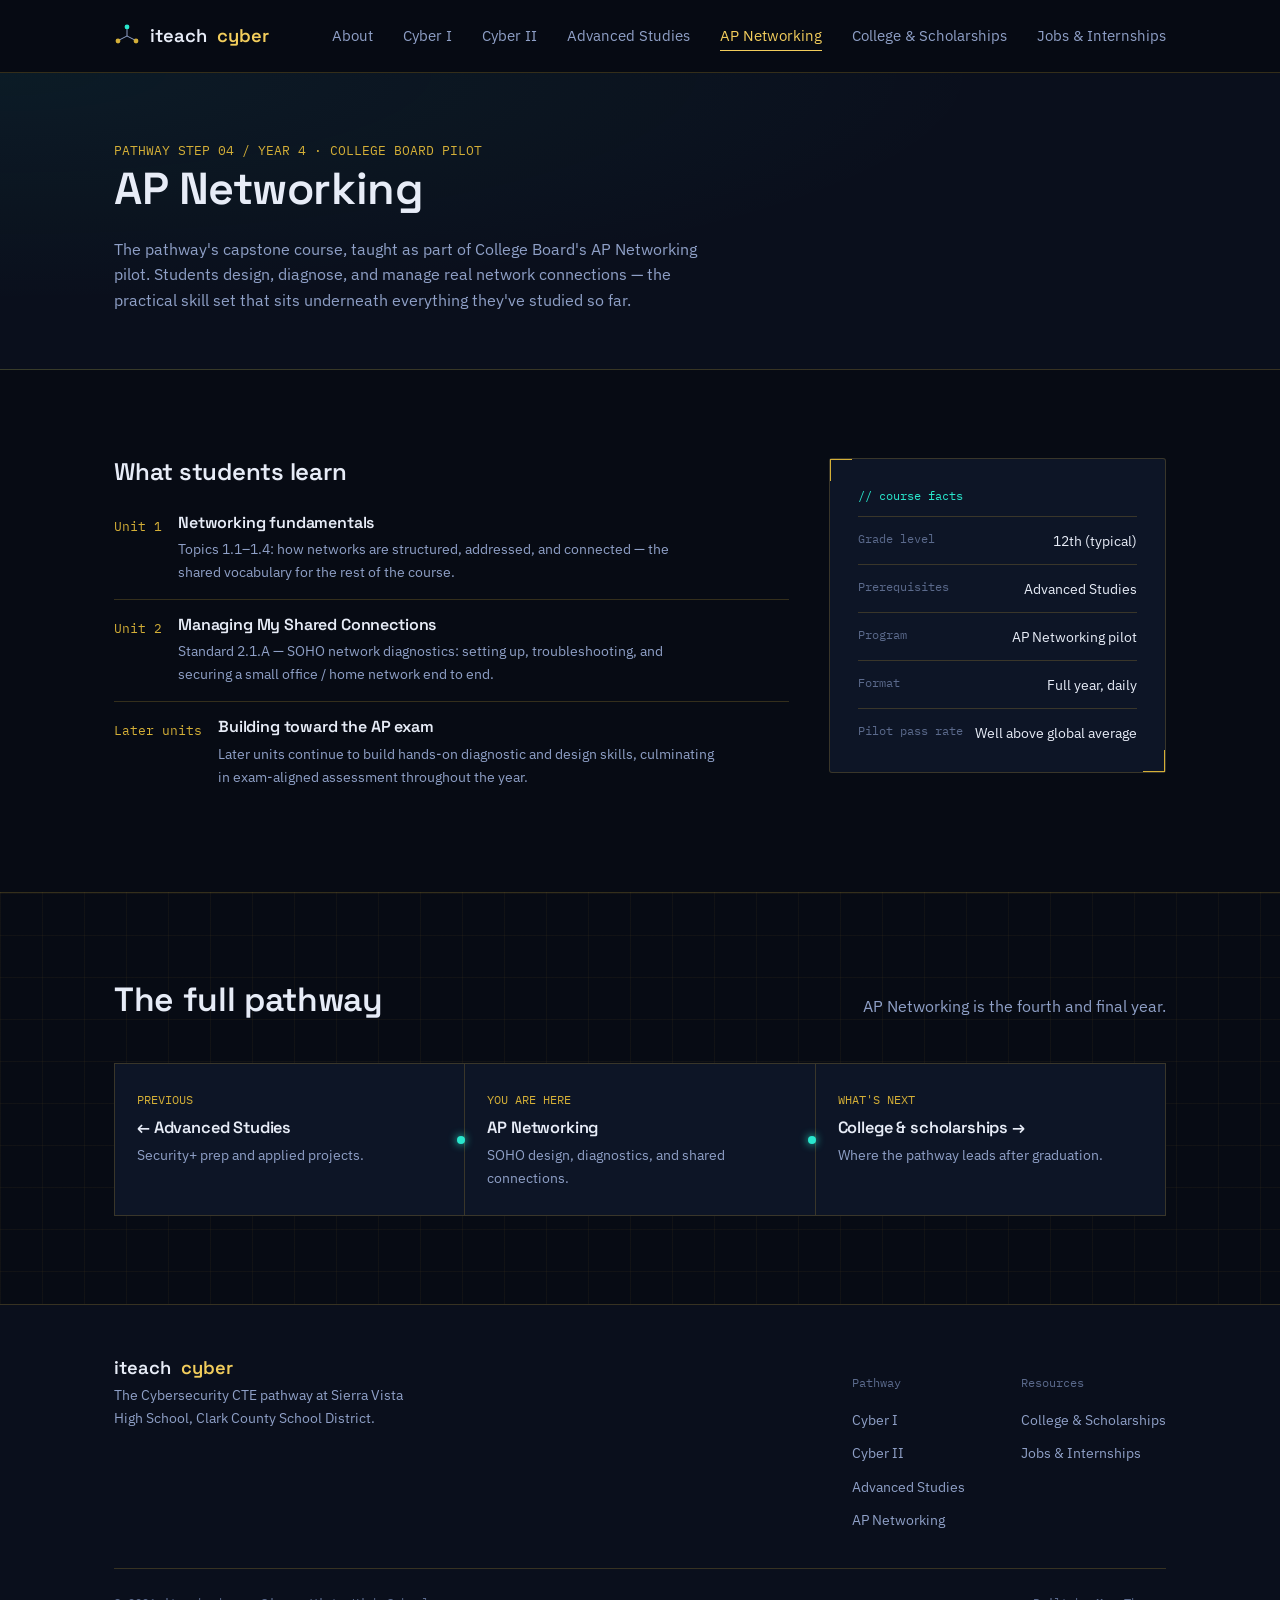
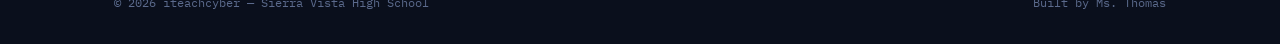
==== ap-networking.html @ eb6a7a23 "Add files via upload" ====
<!DOCTYPE html>
<html lang="en">
<head>
<meta charset="UTF-8">
<meta name="viewport" content="width=device-width, initial-scale=1.0">
<title>AP Networking — iteachcyber</title>
<meta name="description" content="AP Networking: College Board's AP Networking pilot course at Sierra Vista High School.">
<link rel="preconnect" href="https://fonts.googleapis.com">
<link rel="preconnect" href="https://fonts.gstatic.com" crossorigin>
<link href="https://fonts.googleapis.com/css2?family=Space+Grotesk:wght@500;600;700&family=IBM+Plex+Sans:wght@400;500;600&family=IBM+Plex+Mono:wght@400;500&display=swap" rel="stylesheet">
<link rel="stylesheet" href="css/style.css">
</head>
<body>

<nav class="site-nav">
  <div class="wrap">
    <a href="index.html" class="brand">
      <svg class="brand-mark" viewBox="0 0 26 26" fill="none" xmlns="http://www.w3.org/2000/svg">
        <circle cx="13" cy="4" r="2.4" fill="#29E7CD"/>
        <circle cx="4" cy="18" r="2.4" fill="#D4AF37"/>
        <circle cx="22" cy="18" r="2.4" fill="#D4AF37"/>
        <path d="M13 6.4V13M13 13L5.6 16.8M13 13L20.4 16.8" stroke="#8FA0C7" stroke-width="1"/>
      </svg>
      iteach<span>cyber</span>
    </a>
    <button class="nav-toggle" aria-label="Toggle navigation" aria-expanded="false">
      <svg width="18" height="12" viewBox="0 0 18 12" fill="none"><path d="M0 1H18M0 6H18M0 11H18" stroke="currentColor"/></svg>
    </button>
    <ul class="nav-links">
      <li><a href="index.html">About</a></li>
      <li><a href="cyber1.html">Cyber I</a></li>
      <li><a href="cyber2.html">Cyber II</a></li>
      <li><a href="cyber-as.html">Advanced Studies</a></li>
      <li><a href="ap-networking.html" aria-current="page">AP Networking</a></li>
      <li><a href="college-scholarships.html">College &amp; Scholarships</a></li>
      <li><a href="jobs-internships.html">Jobs &amp; Internships</a></li>
    </ul>
  </div>
</nav>

<header class="page-header">
  <div class="wrap">
    <span class="page-kicker">PATHWAY STEP 04 / YEAR 4 · COLLEGE BOARD PILOT</span>
    <h1>AP Networking</h1>
    <p class="lede">The pathway's capstone course, taught as part of College Board's AP Networking pilot. Students design, diagnose, and manage real network connections — the practical skill set that sits underneath everything they've studied so far.</p>
  </div>
</header>

<section>
  <div class="wrap">
    <div class="course-layout">
      <div>
        <h2>What students learn</h2>
        <ul class="unit-list">
          <li>
            <span class="u-index">Unit 1</span>
            <div>
              <h4>Networking fundamentals</h4>
              <p>Topics 1.1–1.4: how networks are structured, addressed, and connected — the shared vocabulary for the rest of the course.</p>
            </div>
          </li>
          <li>
            <span class="u-index">Unit 2</span>
            <div>
              <h4>Managing My Shared Connections</h4>
              <p>Standard 2.1.A — SOHO network diagnostics: setting up, troubleshooting, and securing a small office / home network end to end.</p>
            </div>
          </li>
          <li>
            <span class="u-index">Later units</span>
            <div>
              <h4>Building toward the AP exam</h4>
              <p>Later units continue to build hands-on diagnostic and design skills, culminating in exam-aligned assessment throughout the year.</p>
            </div>
          </li>
        </ul>
      </div>
      <div class="panel">
        <span class="tag">// course facts</span>
        <ul class="fact-list">
          <li><span class="k">Grade level</span><span class="v">12th (typical)</span></li>
          <li><span class="k">Prerequisites</span><span class="v">Advanced Studies</span></li>
          <li><span class="k">Program</span><span class="v">AP Networking pilot</span></li>
          <li><span class="k">Format</span><span class="v">Full year, daily</span></li>
          <li><span class="k">Pilot pass rate</span><span class="v">Well above global average</span></li>
        </ul>
      </div>
    </div>
  </div>
</section>

<section class="grid-wash">
  <div class="wrap">
    <div class="section-head">
      <h2>The full pathway</h2>
      <p>AP Networking is the fourth and final year.</p>
    </div>
    <div class="pathway">
      <div class="pathway-step">
        <span class="step-index">PREVIOUS</span>
        <h4><a href="cyber-as.html">← Advanced Studies</a></h4>
        <p>Security+ prep and applied projects.</p>
      </div>
      <div class="pathway-step">
        <span class="step-index">YOU ARE HERE</span>
        <h4>AP Networking</h4>
        <p>SOHO design, diagnostics, and shared connections.</p>
      </div>
      <div class="pathway-step">
        <span class="step-index">WHAT'S NEXT</span>
        <h4><a href="college-scholarships.html">College &amp; scholarships →</a></h4>
        <p>Where the pathway leads after graduation.</p>
      </div>
    </div>
  </div>
</section>

<footer class="site-footer">
  <div class="wrap">
    <div class="footer-top">
      <div class="footer-brand">
        <a href="index.html" class="brand">iteach<span>cyber</span></a>
        <p>The Cybersecurity CTE pathway at Sierra Vista High School, Clark County School District.</p>
      </div>
      <div class="footer-cols">
        <div class="footer-col">
          <h5>Pathway</h5>
          <a href="cyber1.html">Cyber I</a>
          <a href="cyber2.html">Cyber II</a>
          <a href="cyber-as.html">Advanced Studies</a>
          <a href="ap-networking.html">AP Networking</a>
        </div>
        <div class="footer-col">
          <h5>Resources</h5>
          <a href="college-scholarships.html">College &amp; Scholarships</a>
          <a href="jobs-internships.html">Jobs &amp; Internships</a>
        </div>
      </div>
    </div>
    <div class="footer-bottom">
      <span>© 2026 iteachcyber — Sierra Vista High School</span>
      <span>Built by Ms. Thomas</span>
    </div>
  </div>
</footer>

<script src="js/main.js"></script>
</body>
</html>
---- css/style.css ----
/* ==========================================================================
   iteachcyber — design tokens
   ========================================================================== */

:root {
  /* color */
  --bg:            #070b14;
  --bg-soft:       #0a0f1c;
  --panel:         #0d1526;
  --panel-raised:  #101b33;
  --navy-mid:      #13224d;
  --hairline:      rgba(212, 175, 55, 0.22);
  --hairline-strong: rgba(212, 175, 55, 0.45);
  --gold:          #d4af37;
  --gold-bright:   #f2cd5c;
  --cyan:          #29e7cd;
  --cyan-dim:      rgba(41, 231, 205, 0.35);
  --text:          #e7ecf7;
  --text-muted:    #8fa0c7;
  --text-faint:    #5b6a8c;
  --danger:        #ff6b6b;

  /* type */
  --font-display: "Space Grotesk", "Segoe UI", sans-serif;
  --font-body:    "IBM Plex Sans", "Segoe UI", sans-serif;
  --font-mono:    "IBM Plex Mono", "Consolas", monospace;

  /* layout */
  --max-w: 1180px;
  --edge: clamp(20px, 5vw, 64px);
  --radius: 3px;
}

/* ==========================================================================
   reset
   ========================================================================== */

*, *::before, *::after { box-sizing: border-box; }
html { scroll-behavior: smooth; }
@media (prefers-reduced-motion: reduce) {
  html { scroll-behavior: auto; }
  *, *::before, *::after { animation-duration: 0.001ms !important; animation-iteration-count: 1 !important; transition-duration: 0.001ms !important; }
}

body {
  margin: 0;
  background: var(--bg);
  color: var(--text);
  font-family: var(--font-body);
  font-size: 16px;
  line-height: 1.6;
  -webkit-font-smoothing: antialiased;
}

img { max-width: 100%; display: block; }
a { color: inherit; text-decoration: none; }

h1, h2, h3, h4 {
  font-family: var(--font-display);
  font-weight: 600;
  line-height: 1.15;
  margin: 0 0 0.5em;
  letter-spacing: -0.01em;
}

p { margin: 0 0 1em; max-width: 62ch; color: var(--text-muted); }
p:last-child { margin-bottom: 0; }

ul { padding: 0; margin: 0; list-style: none; }

::selection { background: var(--gold); color: #0a0f1c; }

:focus-visible {
  outline: 2px solid var(--cyan);
  outline-offset: 3px;
}

/* faint circuit-grid background wash, used behind most sections */
.grid-wash {
  background-image:
    linear-gradient(rgba(212, 175, 55, 0.05) 1px, transparent 1px),
    linear-gradient(90deg, rgba(212, 175, 55, 0.05) 1px, transparent 1px);
  background-size: 42px 42px;
}

/* ==========================================================================
   layout helpers
   ========================================================================== */

.wrap {
  max-width: var(--max-w);
  margin: 0 auto;
  padding-left: var(--edge);
  padding-right: var(--edge);
}

.eyebrow {
  display: inline-flex;
  align-items: center;
  gap: 0.6em;
  font-family: var(--font-mono);
  font-size: 0.78rem;
  color: var(--cyan);
  margin-bottom: 0.9em;
}
.eyebrow::before {
  content: "";
  width: 18px;
  height: 1px;
  background: var(--cyan);
}

section { position: relative; padding: 88px 0; }
section + section { border-top: 1px solid var(--hairline); }

/* ==========================================================================
   nav
   ========================================================================== */

.site-nav {
  position: sticky;
  top: 0;
  z-index: 50;
  background: rgba(7, 11, 20, 0.88);
  backdrop-filter: blur(10px);
  border-bottom: 1px solid var(--hairline);
}

.site-nav .wrap {
  display: flex;
  align-items: center;
  justify-content: space-between;
  height: 72px;
}

.brand {
  display: flex;
  align-items: center;
  gap: 10px;
  font-family: var(--font-display);
  font-size: 1.15rem;
  font-weight: 600;
  color: var(--text);
}

.brand-mark {
  width: 26px;
  height: 26px;
  flex: none;
}

.brand span { color: var(--gold-bright); }

.nav-links {
  display: flex;
  align-items: center;
  gap: 30px;
}

.nav-links a {
  font-size: 0.92rem;
  color: var(--text-muted);
  position: relative;
  padding: 6px 0;
  transition: color 0.15s ease;
  white-space: nowrap;
}

.nav-links a:hover { color: var(--text); }

.nav-links a::after {
  content: "";
  position: absolute;
  left: 0;
  bottom: 0;
  width: 0;
  height: 1px;
  background: var(--gold);
  transition: width 0.2s ease;
}

.nav-links a:hover::after { width: 100%; }

.nav-links a[aria-current="page"] {
  color: var(--gold-bright);
}
.nav-links a[aria-current="page"]::after {
  width: 100%;
  background: var(--gold-bright);
}

.nav-toggle {
  display: none;
  background: none;
  border: 1px solid var(--hairline-strong);
  border-radius: var(--radius);
  color: var(--text);
  width: 40px;
  height: 36px;
  align-items: center;
  justify-content: center;
  cursor: pointer;
}

@media (max-width: 860px) {
  .nav-toggle { display: flex; }
  .nav-links {
    position: absolute;
    top: 72px;
    left: 0;
    right: 0;
    flex-direction: column;
    align-items: flex-start;
    gap: 0;
    background: var(--bg-soft);
    border-bottom: 1px solid var(--hairline);
    max-height: 0;
    overflow: hidden;
    transition: max-height 0.25s ease;
  }
  .nav-links.open { max-height: 420px; }
  .nav-links a {
    width: 100%;
    padding: 14px var(--edge);
    border-top: 1px solid var(--hairline);
  }
  .nav-links a::after { display: none; }
}

/* ==========================================================================
   buttons
   ========================================================================== */

.btn {
  display: inline-flex;
  align-items: center;
  gap: 10px;
  font-family: var(--font-mono);
  font-size: 0.88rem;
  padding: 13px 24px;
  border-radius: var(--radius);
  border: 1px solid transparent;
  cursor: pointer;
  transition: transform 0.15s ease, border-color 0.15s ease, background 0.15s ease;
}

.btn-primary {
  background: var(--gold);
  color: #0a0f1c;
  font-weight: 600;
}
.btn-primary:hover { background: var(--gold-bright); transform: translateY(-1px); }

.btn-ghost {
  border-color: var(--hairline-strong);
  color: var(--text);
}
.btn-ghost:hover { border-color: var(--cyan); color: var(--cyan); }

.btn-row { display: flex; gap: 14px; flex-wrap: wrap; }

/* ==========================================================================
   hero
   ========================================================================== */

.hero {
  position: relative;
  padding: 120px 0 100px;
  overflow: hidden;
  border-top: none;
}

.hero canvas {
  position: absolute;
  inset: 0;
  width: 100%;
  height: 100%;
  opacity: 0.55;
}

.hero .wrap { position: relative; z-index: 2; }

.hero-inner { max-width: 720px; }

.hero h1 {
  font-size: clamp(2.3rem, 5vw, 3.6rem);
  margin-bottom: 0.4em;
}

.hero p.lede {
  font-size: 1.1rem;
  color: var(--text-muted);
  max-width: 54ch;
  margin-bottom: 2em;
}

.hero-scan {
  position: absolute;
  left: 0; right: 0; top: 0;
  height: 1px;
  background: linear-gradient(90deg, transparent, var(--cyan), transparent);
  animation: scan 6s linear infinite;
  opacity: 0.5;
}
@keyframes scan {
  0% { transform: translateY(0); }
  100% { transform: translateY(600px); }
}

/* page header for interior pages (no canvas, lighter) */
.page-header {
  padding: 64px 0 56px;
  border-bottom: 1px solid var(--hairline);
  background:
    radial-gradient(ellipse at top left, rgba(41,231,205,0.06), transparent 55%),
    var(--bg-soft);
}
.page-header h1 { font-size: clamp(2rem, 4vw, 2.8rem); }
.page-header .lede { color: var(--text-muted); max-width: 60ch; }
.page-kicker {
  font-family: var(--font-mono);
  font-size: 0.8rem;
  color: var(--gold);
  margin-bottom: 0.8em;
}

/* ==========================================================================
   panels / cards
   ========================================================================== */

.panel {
  background: var(--panel);
  border: 1px solid var(--hairline);
  border-radius: var(--radius);
  padding: 28px;
  position: relative;
}

.panel::before {
  content: "";
  position: absolute;
  top: 0; left: 0;
  width: 22px; height: 22px;
  border-top: 1px solid var(--gold);
  border-left: 1px solid var(--gold);
}
.panel::after {
  content: "";
  position: absolute;
  bottom: 0; right: 0;
  width: 22px; height: 22px;
  border-bottom: 1px solid var(--gold);
  border-right: 1px solid var(--gold);
}

.panel h3 { font-size: 1.15rem; margin-bottom: 0.5em; }
.panel .tag {
  font-family: var(--font-mono);
  font-size: 0.72rem;
  color: var(--cyan);
  display: block;
  margin-bottom: 0.9em;
}

.grid {
  display: grid;
  gap: 22px;
}
.grid-2 { grid-template-columns: repeat(2, 1fr); }
.grid-3 { grid-template-columns: repeat(3, 1fr); }
.grid-4 { grid-template-columns: repeat(4, 1fr); }

@media (max-width: 900px) {
  .grid-3, .grid-4 { grid-template-columns: repeat(2, 1fr); }
}
@media (max-width: 620px) {
  .grid-2, .grid-3, .grid-4 { grid-template-columns: 1fr; }
}

/* stat strip */
.stat {
  font-family: var(--font-mono);
}
.stat .num {
  font-family: var(--font-display);
  font-size: 2.4rem;
  color: var(--gold-bright);
  display: block;
  line-height: 1;
  margin-bottom: 0.3em;
}
.stat .label { font-size: 0.85rem; color: var(--text-muted); }

/* ==========================================================================
   pathway stepper (Cyber I -> Cyber II -> AS -> AP Networking)
   ========================================================================== */

.pathway {
  display: flex;
  align-items: stretch;
  gap: 0;
  margin-top: 10px;
}

.pathway-step {
  flex: 1;
  position: relative;
  padding: 26px 22px;
  background: var(--panel);
  border: 1px solid var(--hairline);
}

.pathway-step:not(:last-child) { border-right: none; }

.pathway-step .step-index {
  font-family: var(--font-mono);
  font-size: 0.75rem;
  color: var(--gold);
  display: block;
  margin-bottom: 0.8em;
}

.pathway-step h4 {
  font-size: 1.02rem;
  margin-bottom: 0.4em;
}

.pathway-step p { font-size: 0.88rem; margin: 0; }

.pathway-step:not(:last-child)::after {
  content: "";
  position: absolute;
  right: -1px;
  top: 50%;
  transform: translateY(-50%);
  width: 8px;
  height: 8px;
  background: var(--cyan);
  border-radius: 50%;
  box-shadow: 0 0 8px var(--cyan);
  z-index: 2;
}

@media (max-width: 860px) {
  .pathway { flex-direction: column; }
  .pathway-step:not(:last-child) { border-right: 1px solid var(--hairline); border-bottom: none; }
  .pathway-step:not(:last-child)::after { top: auto; bottom: -1px; right: 50%; transform: translate(50%, 50%); }
}

/* ==========================================================================
   quick-fact sidebar (course pages)
   ========================================================================== */

.course-layout {
  display: grid;
  grid-template-columns: 2fr 1fr;
  gap: 40px;
  align-items: start;
}
@media (max-width: 900px) {
  .course-layout { grid-template-columns: 1fr; }
}

.fact-list li {
  display: flex;
  justify-content: space-between;
  gap: 12px;
  padding: 12px 0;
  border-top: 1px solid var(--hairline);
  font-size: 0.9rem;
}
.fact-list li:last-child { padding-bottom: 0; }
.fact-list .k { color: var(--text-faint); font-family: var(--font-mono); font-size: 0.78rem; }
.fact-list .v { color: var(--text); text-align: right; }

.unit-list li {
  display: flex;
  gap: 16px;
  padding: 16px 0;
  border-top: 1px solid var(--hairline);
}
.unit-list li:first-child { border-top: none; }
.unit-list .u-index {
  font-family: var(--font-mono);
  color: var(--gold);
  font-size: 0.82rem;
  flex: none;
  padding-top: 2px;
  min-width: 28px;
}
.unit-list h4 { font-size: 1rem; margin-bottom: 0.3em; }
.unit-list p { font-size: 0.9rem; }

/* ==========================================================================
   about photo
   ========================================================================== */

.about-photo-row {
  display: flex;
  align-items: flex-end;
  gap: 26px;
  margin-bottom: 26px;
  flex-wrap: wrap;
}

.photo-frame {
  margin: 0;
  flex: none;
  width: 168px;
  aspect-ratio: 3 / 4;
  position: relative;
  padding: 5px;
  background: var(--panel);
  border: 1px solid var(--hairline);
}

.photo-frame::before {
  content: "";
  position: absolute;
  top: 0; left: 0;
  width: 18px; height: 18px;
  border-top: 1px solid var(--gold);
  border-left: 1px solid var(--gold);
}
.photo-frame::after {
  content: "";
  position: absolute;
  bottom: 0; right: 0;
  width: 18px; height: 18px;
  border-bottom: 1px solid var(--cyan);
  border-right: 1px solid var(--cyan);
}

.photo-frame img {
  width: 100%;
  height: 100%;
  object-fit: cover;
  display: block;
}

.about-photo-row .heading-group h2 { margin-bottom: 0.15em; }
.about-photo-row .heading-group .eyebrow { margin-bottom: 0.6em; }

@media (max-width: 560px) {
  .about-photo-row { align-items: flex-start; }
  .photo-frame { width: 120px; }
}

/* ==========================================================================
   resource cards (college / scholarship / jobs pages)
   ========================================================================== */

.resource-card {
  border: 1px solid var(--hairline);
  background: var(--panel);
  padding: 24px;
  border-radius: var(--radius);
}
.resource-card h3 { font-size: 1.05rem; margin-bottom: 0.5em; }
.resource-card p { font-size: 0.92rem; }
.resource-card .btn-ghost { margin-top: 16px; font-size: 0.8rem; padding: 10px 18px; }

/* ==========================================================================
   footer
   ========================================================================== */

.site-footer {
  border-top: 1px solid var(--hairline);
  padding: 48px 0 32px;
  background: var(--bg-soft);
}

.footer-top {
  display: flex;
  justify-content: space-between;
  gap: 32px;
  flex-wrap: wrap;
  margin-bottom: 32px;
}

.footer-brand p { font-size: 0.9rem; max-width: 38ch; }

.footer-cols { display: flex; gap: 56px; flex-wrap: wrap; }
.footer-col h5 {
  font-family: var(--font-mono);
  font-size: 0.75rem;
  color: var(--text-faint);
  margin-bottom: 0.9em;
  font-weight: 400;
}
.footer-col a {
  display: block;
  font-size: 0.9rem;
  color: var(--text-muted);
  padding: 5px 0;
  transition: color 0.15s ease;
}
.footer-col a:hover { color: var(--gold-bright); }

.footer-bottom {
  padding-top: 24px;
  border-top: 1px solid var(--hairline);
  display: flex;
  justify-content: space-between;
  flex-wrap: wrap;
  gap: 10px;
  font-family: var(--font-mono);
  font-size: 0.76rem;
  color: var(--text-faint);
}

/* ==========================================================================
   misc utility
   ========================================================================== */

.section-head {
  display: flex;
  justify-content: space-between;
  align-items: flex-end;
  gap: 24px;
  margin-bottom: 44px;
  flex-wrap: wrap;
}
.section-head h2 { font-size: clamp(1.6rem, 3vw, 2.1rem); margin: 0; }
.section-head p { margin: 0; }

.text-center { text-align: center; }
.mt-lg { margin-top: 48px; }
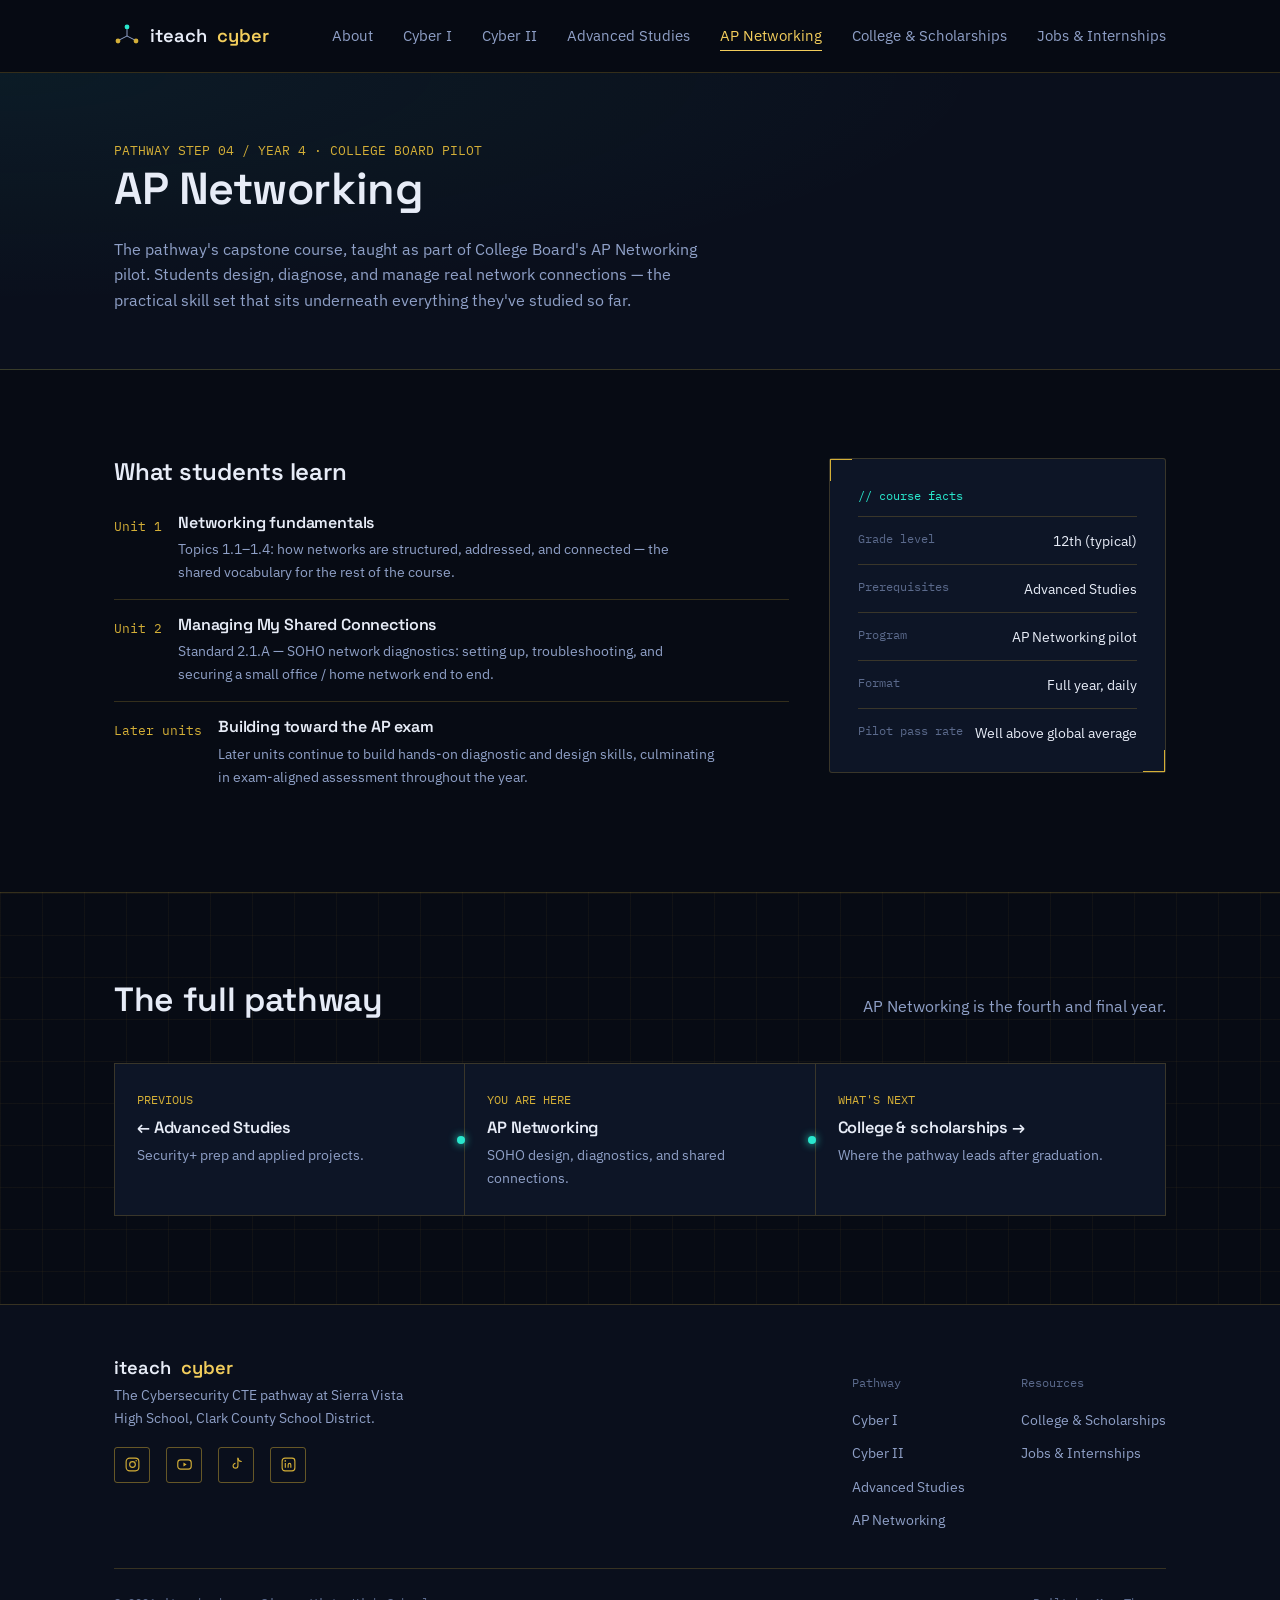
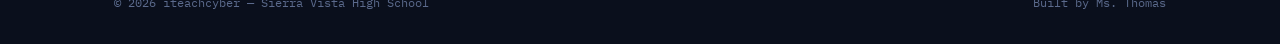
==== commit f13a58b9: "Add files via upload" ====
--- a/ap-networking.html
+++ b/ap-networking.html
@@ -121,6 +121,20 @@
       <div class="footer-brand">
         <a href="index.html" class="brand">iteach<span>cyber</span></a>
         <p>The Cybersecurity CTE pathway at Sierra Vista High School, Clark County School District.</p>
+        <div class="social-links">
+          <a href="https://www.instagram.com/iteachcyber" target="_blank" rel="noopener" aria-label="Instagram">
+            <svg viewBox="0 0 24 24" fill="none" stroke="currentColor" stroke-width="1.6"><rect x="3" y="3" width="18" height="18" rx="5"/><circle cx="12" cy="12" r="4"/><circle cx="17.2" cy="6.8" r="1.1" fill="currentColor" stroke="none"/></svg>
+          </a>
+          <a href="https://www.youtube.com/@iteachcyber" target="_blank" rel="noopener" aria-label="YouTube">
+            <svg viewBox="0 0 24 24" fill="none" stroke="currentColor" stroke-width="1.6"><rect x="2.5" y="5.5" width="19" height="13" rx="4"/><path d="M10.5 9.3L15 12l-4.5 2.7z" fill="currentColor" stroke="none"/></svg>
+          </a>
+          <a href="https://www.tiktok.com/@iteachcyb3r" target="_blank" rel="noopener" aria-label="TikTok">
+            <svg viewBox="0 0 24 24" fill="none" stroke="currentColor" stroke-width="1.6"><path d="M14 3v10.8a3.4 3.4 0 1 1-3.4-3.4"/><path d="M14 3c0.2 2.6 2.2 4.6 4.8 4.8" stroke-linecap="round"/></svg>
+          </a>
+          <a href="https://www.linkedin.com/in/rebecca-thomas-67156b424/" target="_blank" rel="noopener" aria-label="LinkedIn">
+            <svg viewBox="0 0 24 24" fill="none" stroke="currentColor" stroke-width="1.6"><rect x="3" y="3" width="18" height="18" rx="4"/><line x1="7.5" y1="10" x2="7.5" y2="16.5"/><circle cx="7.5" cy="7" r="0.4" fill="currentColor"/><path d="M11.5 16.5V12.7c0-1.4 0.9-2.2 2-2.2s1.8 0.7 1.8 2.2v3.8" /></svg>
+          </a>
+        </div>
       </div>
       <div class="footer-cols">
         <div class="footer-col">
--- a/css/style.css
+++ b/css/style.css
@@ -561,6 +561,52 @@
 .resource-card .btn-ghost { margin-top: 16px; font-size: 0.8rem; padding: 10px 18px; }
 
 /* ==========================================================================
+   follow / social CTA section (homepage)
+   ========================================================================== */
+
+.follow-panel {
+  display: flex;
+  align-items: center;
+  justify-content: space-between;
+  gap: 32px;
+  flex-wrap: wrap;
+}
+
+.follow-panel h2 { margin-bottom: 0.3em; }
+.follow-panel p { margin: 0; }
+
+.follow-links {
+  display: flex;
+  gap: 14px;
+  flex-wrap: wrap;
+}
+
+.follow-link {
+  display: flex;
+  align-items: center;
+  gap: 10px;
+  padding: 12px 20px;
+  border: 1px solid var(--hairline-strong);
+  border-radius: var(--radius);
+  font-family: var(--font-mono);
+  font-size: 0.85rem;
+  color: var(--text);
+  transition: border-color 0.15s ease, color 0.15s ease, transform 0.15s ease;
+}
+
+.follow-link:hover {
+  border-color: var(--cyan);
+  color: var(--cyan);
+  transform: translateY(-2px);
+}
+
+.follow-link svg { width: 18px; height: 18px; flex: none; }
+
+@media (max-width: 700px) {
+  .follow-panel { flex-direction: column; align-items: flex-start; }
+}
+
+/* ==========================================================================
    footer
    ========================================================================== */
 
@@ -597,6 +643,32 @@
 }
 .footer-col a:hover { color: var(--gold-bright); }
 
+.social-links {
+  display: flex;
+  gap: 16px;
+  margin-top: 18px;
+}
+
+.social-links a {
+  display: flex;
+  align-items: center;
+  justify-content: center;
+  width: 36px;
+  height: 36px;
+  border: 1px solid var(--hairline-strong);
+  border-radius: var(--radius);
+  color: var(--gold);
+  transition: color 0.15s ease, border-color 0.15s ease, transform 0.15s ease;
+}
+
+.social-links a:hover {
+  color: var(--cyan);
+  border-color: var(--cyan);
+  transform: translateY(-2px);
+}
+
+.social-links svg { width: 17px; height: 17px; }
+
 .footer-bottom {
   padding-top: 24px;
   border-top: 1px solid var(--hairline);
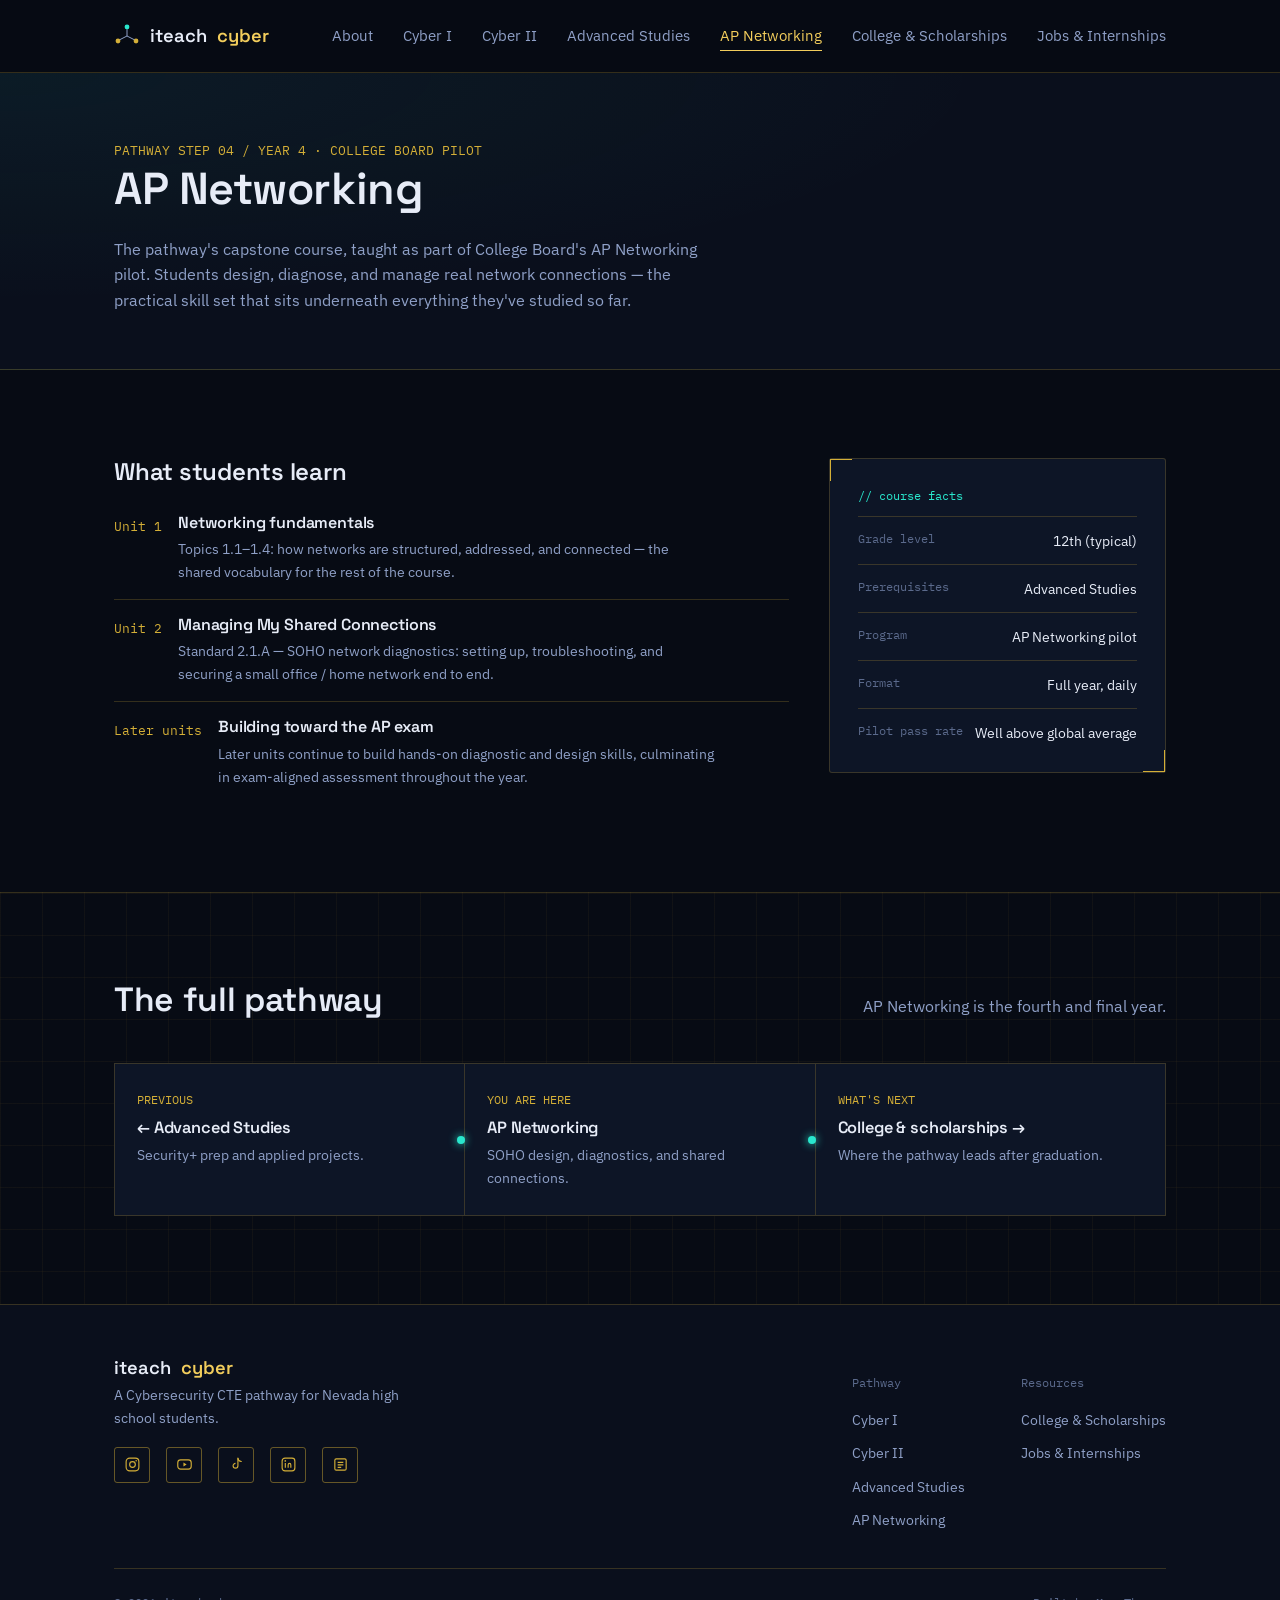
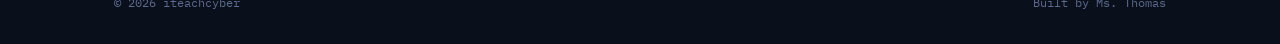
==== commit 9ed8e3f1: "Add files via upload" ====
--- a/ap-networking.html
+++ b/ap-networking.html
@@ -4,7 +4,7 @@
 <meta charset="UTF-8">
 <meta name="viewport" content="width=device-width, initial-scale=1.0">
 <title>AP Networking — iteachcyber</title>
-<meta name="description" content="AP Networking: College Board's AP Networking pilot course at Sierra Vista High School.">
+<meta name="description" content="AP Networking: College Board's AP Networking pilot course for Nevada students.">
 <link rel="preconnect" href="https://fonts.googleapis.com">
 <link rel="preconnect" href="https://fonts.gstatic.com" crossorigin>
 <link href="https://fonts.googleapis.com/css2?family=Space+Grotesk:wght@500;600;700&family=IBM+Plex+Sans:wght@400;500;600&family=IBM+Plex+Mono:wght@400;500&display=swap" rel="stylesheet">
@@ -120,7 +120,7 @@
     <div class="footer-top">
       <div class="footer-brand">
         <a href="index.html" class="brand">iteach<span>cyber</span></a>
-        <p>The Cybersecurity CTE pathway at Sierra Vista High School, Clark County School District.</p>
+        <p>A Cybersecurity CTE pathway for Nevada high school students.</p>
         <div class="social-links">
           <a href="https://www.instagram.com/iteachcyber" target="_blank" rel="noopener" aria-label="Instagram">
             <svg viewBox="0 0 24 24" fill="none" stroke="currentColor" stroke-width="1.6"><rect x="3" y="3" width="18" height="18" rx="5"/><circle cx="12" cy="12" r="4"/><circle cx="17.2" cy="6.8" r="1.1" fill="currentColor" stroke="none"/></svg>
@@ -133,6 +133,9 @@
           </a>
           <a href="https://www.linkedin.com/in/rebecca-thomas-67156b424/" target="_blank" rel="noopener" aria-label="LinkedIn">
             <svg viewBox="0 0 24 24" fill="none" stroke="currentColor" stroke-width="1.6"><rect x="3" y="3" width="18" height="18" rx="4"/><line x1="7.5" y1="10" x2="7.5" y2="16.5"/><circle cx="7.5" cy="7" r="0.4" fill="currentColor"/><path d="M11.5 16.5V12.7c0-1.4 0.9-2.2 2-2.2s1.8 0.7 1.8 2.2v3.8" /></svg>
+          </a>
+          <a href="https://substack.com/@iteachcyber" target="_blank" rel="noopener" aria-label="Substack">
+            <svg viewBox="0 0 24 24" fill="none" stroke="currentColor" stroke-width="1.6"><rect x="4" y="4" width="16" height="16" rx="2"/><path d="M8 9h8M8 12.5h8M8 16h5"/></svg>
           </a>
         </div>
       </div>
@@ -152,7 +155,7 @@
       </div>
     </div>
     <div class="footer-bottom">
-      <span>© 2026 iteachcyber — Sierra Vista High School</span>
+      <span>© 2026 iteachcyber</span>
       <span>Built by Ms. Thomas</span>
     </div>
   </div>
